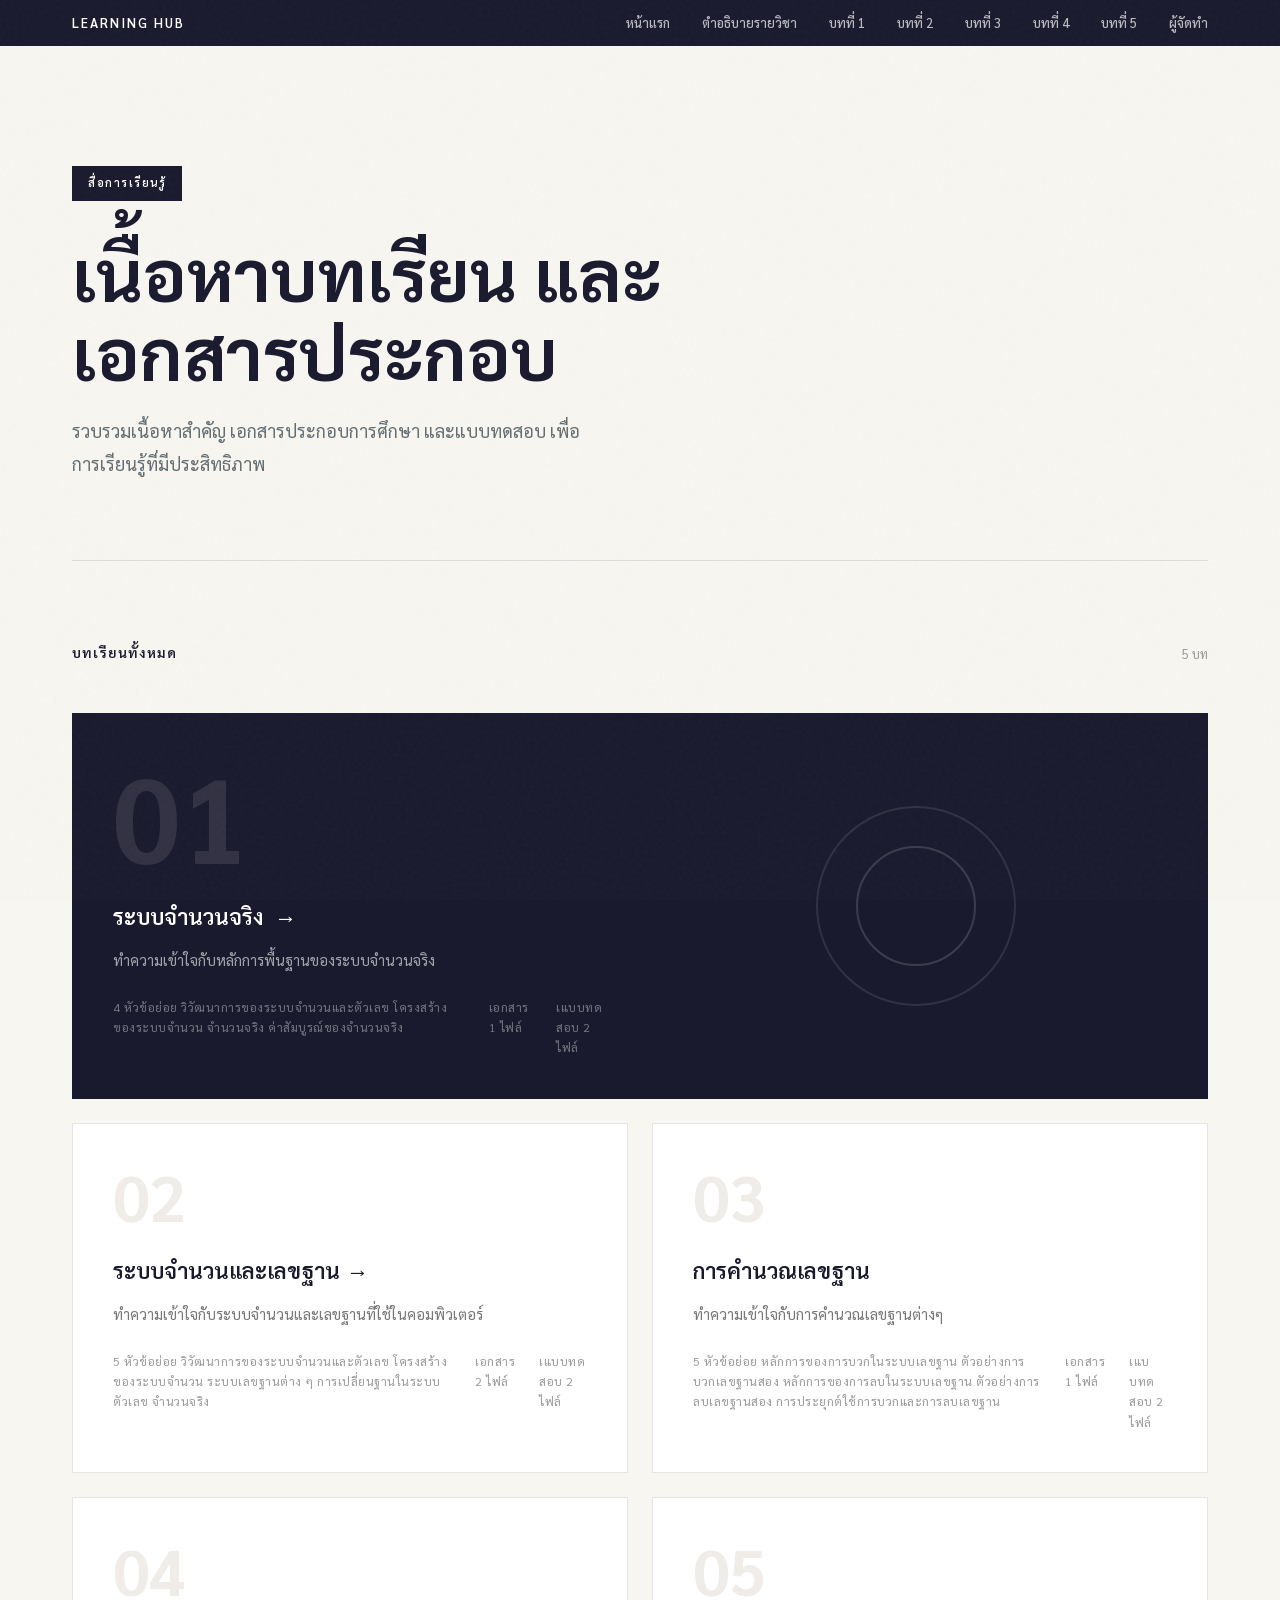
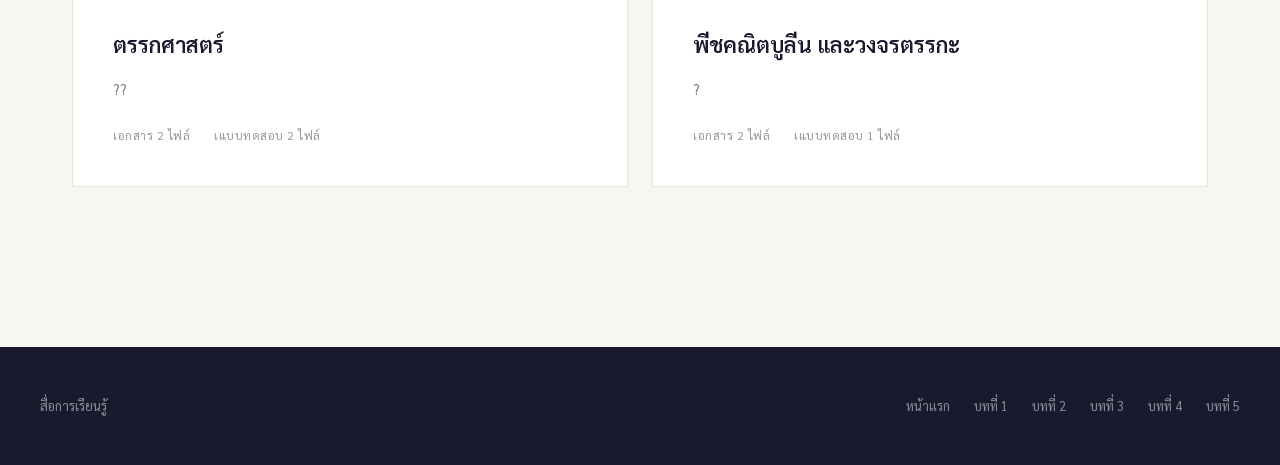
==== index.html @ 9826f84a "Add files via upload" ====
<!DOCTYPE html>
<html lang="th">

<head>
    <meta charset="UTF-8">
    <meta name="viewport" content="width=device-width, initial-scale=1.0">
    <title>สื่อการเรียนรู้</title>
    <style>
        @import url('https://fonts.googleapis.com/css2?family=Sarabun:wght@300;400;500;600;700&display=swap');

        * {
            margin: 0;
            padding: 0;
            box-sizing: border-box;
        }

        body {
            font-family: 'Sarabun', sans-serif;
            background: #f8f6f1;
            color: #2d3436;
            line-height: 1.7;
            min-height: 100vh;
        }

        .grain {
            position: fixed;
            top: 0;
            left: 0;
            width: 100%;
            height: 100%;
            pointer-events: none;
            opacity: 0.03;
            background-image: url("data:image/svg+xml,%3Csvg viewBox='0 0 256 256' xmlns='http://www.w3.org/2000/svg'%3E%3Cfilter id='noise'%3E%3CfeTurbulence type='fractalNoise' baseFrequency='0.9' numOctaves='4' stitchTiles='stitch'/%3E%3C/filter%3E%3Crect width='100%25' height='100%25' filter='url(%23noise)'/%3E%3C/svg%3E");
            z-index: 1000;
        }

        .topbar {
            background: #1a1a2e;
            padding: 12px 0;
        }

        .topbar-inner {
            max-width: 1200px;
            margin: 0 auto;
            padding: 0 32px;
            display: flex;
            justify-content: space-between;
            align-items: center;
        }

        .logo {
            font-size: 13px;
            font-weight: 600;
            color: #fff;
            letter-spacing: 2px;
            text-transform: uppercase;
        }

        .topbar-nav {
            display: flex;
            gap: 32px;
        }

        .topbar-nav a {
            color: rgba(255, 255, 255, 0.7);
            text-decoration: none;
            font-size: 13px;
            font-weight: 500;
            transition: color 0.2s;
        }

        .topbar-nav a:hover {
            color: #fff;
        }

        .hero {
            padding: 120px 32px 80px;
            max-width: 1200px;
            margin: 0 auto;
        }

        .hero-label {
            display: inline-block;
            background: #1a1a2e;
            color: #fff;
            font-size: 11px;
            font-weight: 600;
            letter-spacing: 1.5px;
            text-transform: uppercase;
            padding: 8px 16px;
            margin-bottom: 32px;
        }

        .hero h1 {
            font-size: clamp(42px, 6vw, 72px);
            font-weight: 700;
            color: #1a1a2e;
            line-height: 1.1;
            margin-bottom: 24px;
            max-width: 700px;
        }

        .hero p {
            font-size: 18px;
            color: #636e72;
            max-width: 520px;
            line-height: 1.8;
        }

        .divider {
            max-width: 1200px;
            margin: 0 auto;
            padding: 0 32px;
        }

        .divider-line {
            height: 1px;
            background: #ddd;
        }

        .chapters-section {
            max-width: 1200px;
            margin: 0 auto;
            padding: 80px 32px;
        }

        .section-header {
            display: flex;
            justify-content: space-between;
            align-items: flex-end;
            margin-bottom: 48px;
        }

        .section-title {
            font-size: 14px;
            font-weight: 600;
            color: #1a1a2e;
            letter-spacing: 1px;
            text-transform: uppercase;
        }

        .section-count {
            font-size: 13px;
            color: #999;
        }

        .chapters-grid {
            display: grid;
            grid-template-columns: repeat(2, 1fr);
            gap: 24px;
        }

        .chapter-card {
            background: #fff;
            border: 1px solid #e5e5e5;
            padding: 40px;
            text-decoration: none;
            color: inherit;
            position: relative;
            transition: all 0.3s ease;
            display: block;
        }

        .chapter-card::before {
            content: '';
            position: absolute;
            top: 0;
            left: 0;
            width: 4px;
            height: 100%;
            background: #1a1a2e;
            transform: scaleY(0);
            transition: transform 0.3s ease;
        }

        .chapter-card:hover {
            border-color: #1a1a2e;
            transform: translateY(-4px);
            box-shadow: 0 20px 40px rgba(0, 0, 0, 0.08);
        }

        .chapter-card:hover::before {
            transform: scaleY(1);
        }

        .chapter-num {
            font-size: 64px;
            font-weight: 700;
            color: #f0ede8;
            line-height: 1;
            margin-bottom: 24px;
        }

        .chapter-card:hover .chapter-num {
            color: #e8e4dc;
        }

        .chapter-title {
            font-size: 22px;
            font-weight: 600;
            color: #1a1a2e;
            margin-bottom: 12px;
        }

        .chapter-desc {
            font-size: 15px;
            color: #777;
            line-height: 1.7;
            margin-bottom: 24px;
        }

        .chapter-meta {
            display: flex;
            gap: 24px;
            font-size: 12px;
            color: #999;
            text-transform: uppercase;
            letter-spacing: 0.5px;
        }

        .chapter-card.featured {
            grid-column: span 2;
            display: grid;
            grid-template-columns: 1fr 1fr;
            gap: 48px;
            background: #1a1a2e;
            border-color: #1a1a2e;
        }

        .chapter-card.featured::before {
            display: none;
        }

        .chapter-card.featured .chapter-num {
            color: rgba(255, 255, 255, 0.1);
            font-size: 120px;
        }

        .chapter-card.featured .chapter-title {
            color: #fff;
        }

        .chapter-card.featured .chapter-desc {
            color: rgba(255, 255, 255, 0.6);
        }

        .chapter-card.featured .chapter-meta {
            color: rgba(255, 255, 255, 0.4);
        }

        .chapter-card.featured:hover {
            transform: translateY(-4px);
            box-shadow: 0 30px 60px rgba(26, 26, 46, 0.3);
        }

        .featured-visual {
            display: flex;
            align-items: center;
            justify-content: center;
        }

        .visual-pattern {
            width: 200px;
            height: 200px;
            border: 2px solid rgba(255, 255, 255, 0.1);
            border-radius: 50%;
            display: flex;
            align-items: center;
            justify-content: center;
        }

        .visual-pattern-inner {
            width: 120px;
            height: 120px;
            border: 2px solid rgba(255, 255, 255, 0.15);
            border-radius: 50%;
        }

        .arrow-icon {
            display: inline-block;
            margin-left: 8px;
            transition: transform 0.2s;
        }

        .chapter-card:hover .arrow-icon {
            transform: translateX(4px);
        }

        footer {
            background: #1a1a2e;
            padding: 48px 32px;
            margin-top: 80px;
        }

        .footer-inner {
            max-width: 1200px;
            margin: 0 auto;
            display: flex;
            justify-content: space-between;
            align-items: center;
        }

        .footer-text {
            color: rgba(255, 255, 255, 0.5);
            font-size: 13px;
        }

        .footer-links {
            display: flex;
            gap: 24px;
        }

        .footer-links a {
            color: rgba(255, 255, 255, 0.5);
            text-decoration: none;
            font-size: 13px;
            transition: color 0.2s;
        }

        .footer-links a:hover {
            color: #fff;
        }

        @media (max-width: 900px) {
            .chapters-grid {
                grid-template-columns: 1fr;
            }

            .chapter-card.featured {
                grid-column: span 1;
                grid-template-columns: 1fr;
            }

            .featured-visual {
                display: none;
            }
        }

        @media (max-width: 600px) {
            .hero {
                padding: 80px 24px 60px;
            }

            .chapters-section {
                padding: 60px 24px;
            }

            .chapter-card {
                padding: 32px;
            }

            .topbar-nav {
                display: none;
            }
        }
    </style>
</head>

<body>
    <div class="grain"></div>

    <div class="topbar">
        <div class="topbar-inner">
            <div class="logo">Learning Hub</div>
            <nav class="topbar-nav">
                <a href="index.html">หน้าแรก</a>
                <a href="chapter1.html">ตำอธิบายรายวิชา</a>
                <a href="chapter1.html">บทที่ 1</a>
                <a href="chapter2.html">บทที่ 2</a>
                <a href="chapter3.html">บทที่ 3</a>
                <a href="chapter4.html">บทที่ 4</a>
                <a href="chapter5.html">บทที่ 5</a>
                <a href="chapter1.html">ผู้จัดทำ</a>
            </nav>
        </div>
    </div>

    <section class="hero">
        <span class="hero-label">สื่อการเรียนรู้</span>
        <h1>เนื้อหาบทเรียน และเอกสารประกอบ</h1>
        <p>รวบรวมเนื้อหาสำคัญ เอกสารประกอบการศึกษา และแบบทดสอบ เพื่อการเรียนรู้ที่มีประสิทธิภาพ</p>
    </section>

    <div class="divider">
        <div class="divider-line"></div>
    </div>

    <section class="chapters-section">
        <div class="section-header">
            <h2 class="section-title">บทเรียนทั้งหมด</h2>
            <span class="section-count">5 บท</span>
        </div>

        <div class="chapters-grid">
            <a href="chapter1.html" class="chapter-card featured">
                <div>
                    <div class="chapter-num">01</div>
                    <h3 class="chapter-title">ระบบจำนวนจริง <span class="arrow-icon">→</span></h3>
                    <p class="chapter-desc">ทำความเข้าใจกับหลักการพื้นฐานของระบบจำนวนจริง</p>
                    <div class="chapter-meta">
                        <span>4 หัวข้อย่อย วิวัฒนาการของระบบจำนวนและตัวเลข โครงสร้างของระบบจำนวน จำนวนจริง
                            ค่าสัมบูรณ์ของจำนวนจริง</span>
                        <span>เอกสาร 1 ไฟล์</span><span>เแบบทดสอบ 2 ไฟล์</span>
                    </div>
                </div>
                <div class="featured-visual">
                    <div class="visual-pattern">
                        <div class="visual-pattern-inner"></div>
                    </div>
                </div>
            </a>

            <a href="chapter2.html" class="chapter-card">
                <div class="chapter-num">02</div>
                <h3 class="chapter-title">ระบบจำนวนและเลขฐาน<span class="arrow-icon">→</span></h3>
                <p class="chapter-desc">ทำความเข้าใจกับระบบจำนวนและเลขฐานที่ใช้ในคอมพิวเตอร์</p>
                <div class="chapter-meta">
                    <span>5 หัวข้อย่อย วิวัฒนาการของระบบจำนวนและตัวเลข โครงสร้างของระบบจำนวน ระบบเลขฐานต่าง ๆ
                        การเปลี่ยนฐานในระบบตัวเลข จำนวนจริง</span>
                    <span>เอกสาร 2 ไฟล์</span><span>เแบบทดสอบ 2 ไฟล์</span>
                </div>
            </a>

            <a href="chapter3.html" class="chapter-card">
                <div class="chapter-num">03</div>
                <h3 class="chapter-title">การคำนวณเลขฐาน</h3>
                <p class="chapter-desc">ทำความเข้าใจกับการคำนวณเลขฐานต่างๆ</p>
                <div class="chapter-meta">
                    <span>5 หัวข้อย่อย หลักการของการบวกในระบบเลขฐาน ตัวอย่างการบวกเลขฐานสอง หลักการของการลบในระบบเลขฐาน
                        ตัวอย่างการลบเลขฐานสอง การประยุกต์ใช้การบวกและการลบเลขฐาน</span>
                    <span>เอกสาร 1 ไฟล์</span><span>เแบบทดสอบ 2 ไฟล์</span>
                </div>
            </a>

            <a href="chapter4.html" class="chapter-card">
                <div class="chapter-num">04</div>
                <h3 class="chapter-title">ตรรกศาสตร์</h3>
                <p class="chapter-desc">??</p>
                <div class="chapter-meta">
                    <span>เอกสาร 2 ไฟล์</span><span>เแบบทดสอบ 2 ไฟล์</span>
                </div>
            </a>

            <a href="chapter5.html" class="chapter-card">
                <div class="chapter-num">05</div>
                <h3 class="chapter-title">พีชคณิตบูลีน และวงจรตรรกะ</h3>
                <p class="chapter-desc">?</p>
                <div class="chapter-meta">
                    <span>เอกสาร 2 ไฟล์</span><span>เแบบทดสอบ 1 ไฟล์</span>
                </div>
            </a>

        </div>
    </section>

    <footer>
        <div class="footer-inner">
            <span class="footer-text">สื่อการเรียนรู้</span>
            <div class="footer-links">
                <a href="index.html">หน้าแรก</a>
                <a href="chapter1.html">บทที่ 1</a>
                <a href="chapter2.html">บทที่ 2</a>
                <a href="chapter3.html">บทที่ 3</a>
                <a href="chapter4.html">บทที่ 4</a>
                <a href="chapter5.html">บทที่ 5</a>
            </div>
        </div>
    </footer>
</body>

</html>
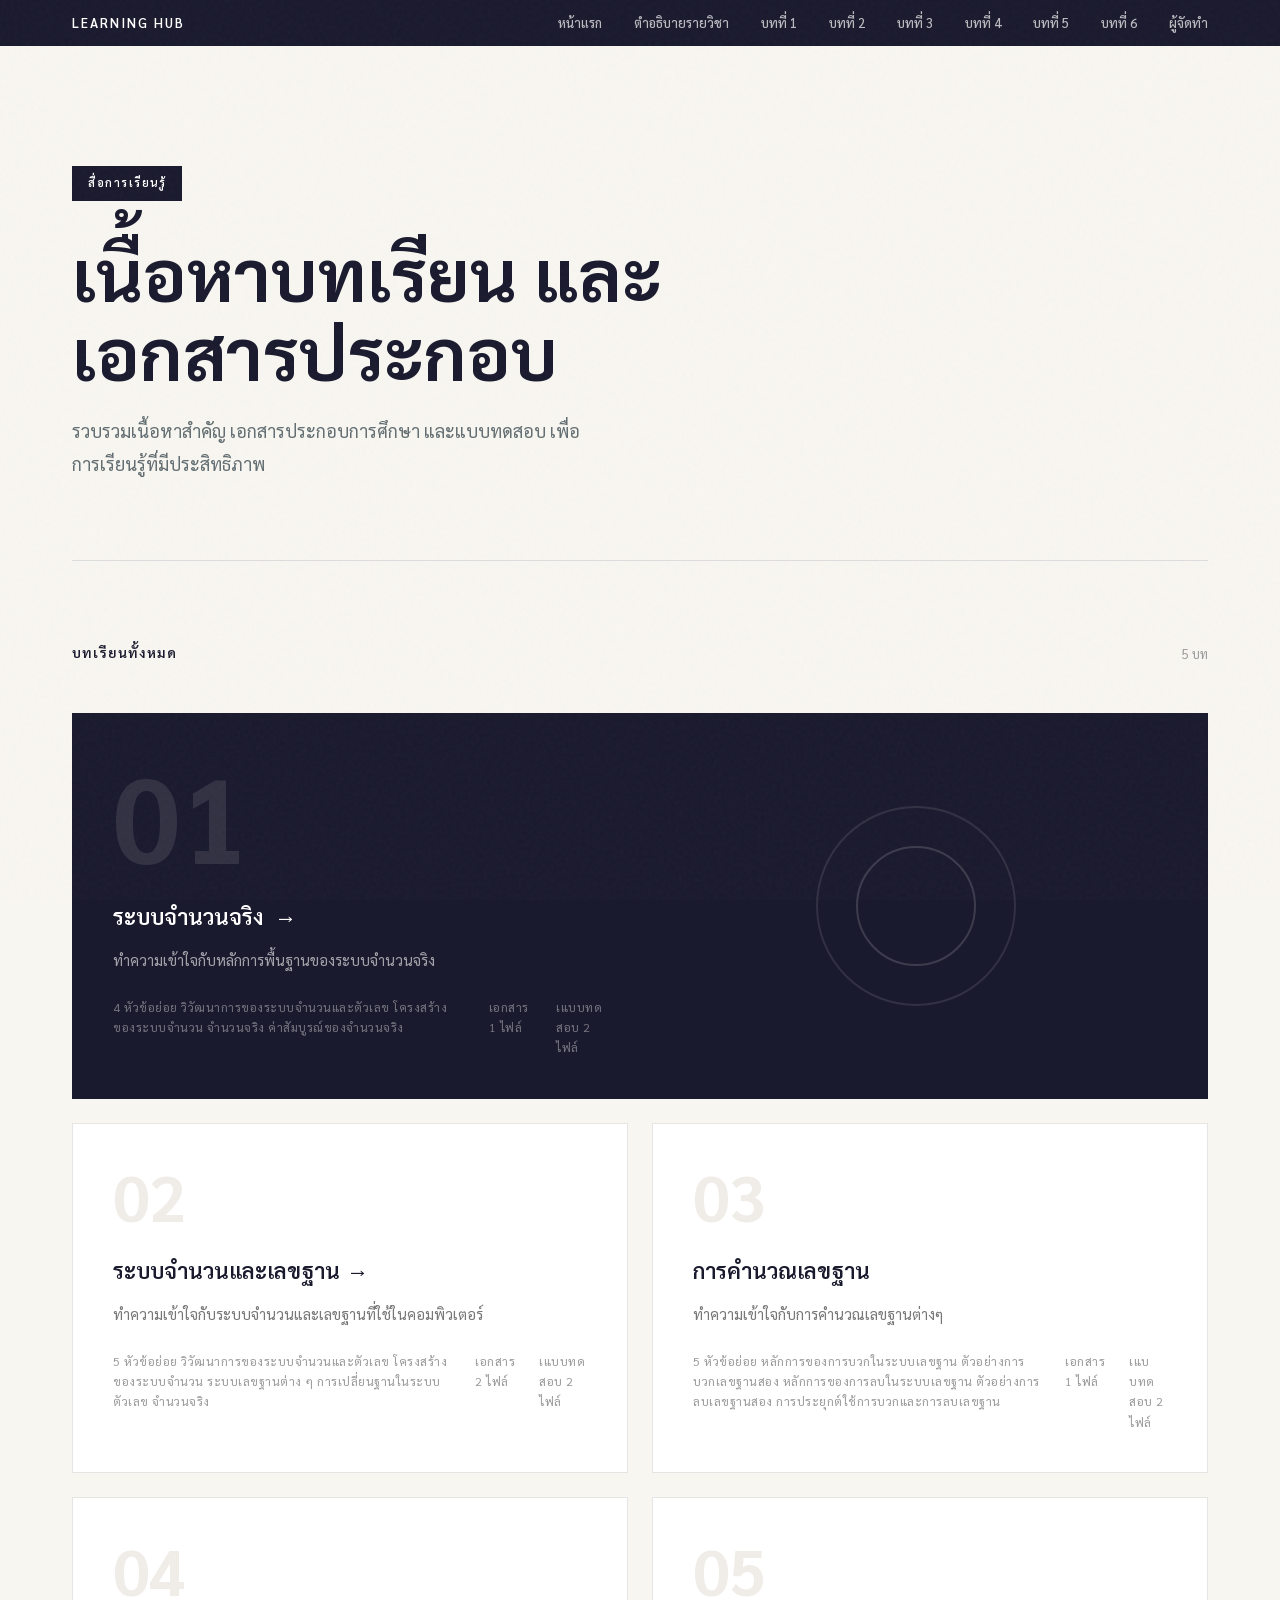
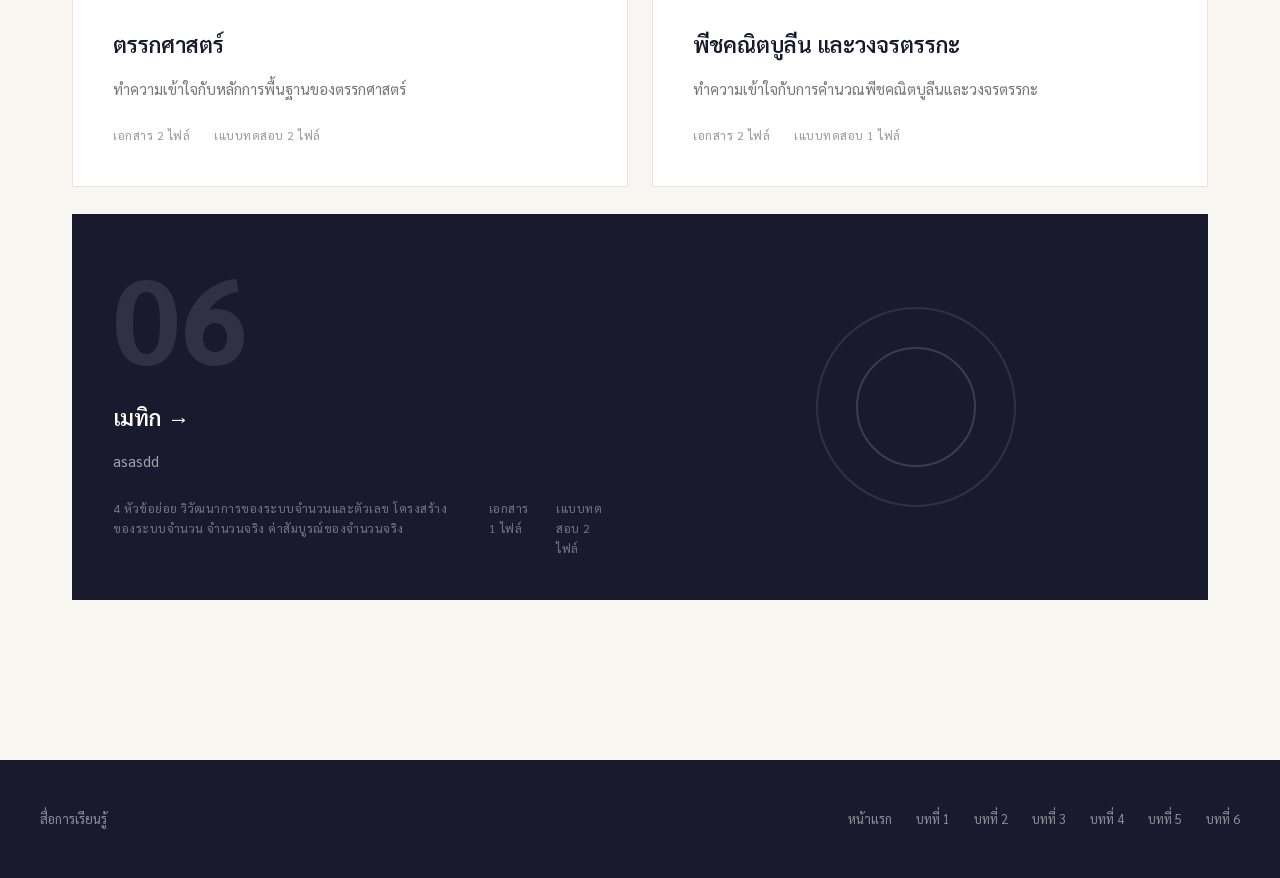
==== commit 54a3555d: "Update index.html" ====
--- a/index.html
+++ b/index.html
@@ -364,13 +364,14 @@
             <div class="logo">Learning Hub</div>
             <nav class="topbar-nav">
                 <a href="index.html">หน้าแรก</a>
-                <a href="chapter1.html">ตำอธิบายรายวิชา</a>
+                <a href="chapter8.html">ตำอธิบายรายวิชา</a>
                 <a href="chapter1.html">บทที่ 1</a>
                 <a href="chapter2.html">บทที่ 2</a>
                 <a href="chapter3.html">บทที่ 3</a>
                 <a href="chapter4.html">บทที่ 4</a>
                 <a href="chapter5.html">บทที่ 5</a>
-                <a href="chapter1.html">ผู้จัดทำ</a>
+                <a href="chapter6.html">บทที่ 6</a>
+                <a href="chapter7.html">ผู้จัดทำ</a>
             </nav>
         </div>
     </div>
@@ -435,7 +436,7 @@
             <a href="chapter4.html" class="chapter-card">
                 <div class="chapter-num">04</div>
                 <h3 class="chapter-title">ตรรกศาสตร์</h3>
-                <p class="chapter-desc">??</p>
+                <p class="chapter-desc">ทำความเข้าใจกับหลักการพื้นฐานของตรรกศาสตร์</p>
                 <div class="chapter-meta">
                     <span>เอกสาร 2 ไฟล์</span><span>เแบบทดสอบ 2 ไฟล์</span>
                 </div>
@@ -444,9 +445,29 @@
             <a href="chapter5.html" class="chapter-card">
                 <div class="chapter-num">05</div>
                 <h3 class="chapter-title">พีชคณิตบูลีน และวงจรตรรกะ</h3>
-                <p class="chapter-desc">?</p>
+                <p class="chapter-desc">ทำความเข้าใจกับการคำนวณพีชคณิตบูลีนและวงจรตรรกะ</p>
                 <div class="chapter-meta">
                     <span>เอกสาร 2 ไฟล์</span><span>เแบบทดสอบ 1 ไฟล์</span>
+                </div>
+            </a>
+        </div>
+        <br>
+        <div class="chapters-grid">
+            <a href="chapter6.html" class="chapter-card featured">
+                <div>
+                    <div class="chapter-num">06</div>
+                    <h3 class="chapter-title">เมทิก<span class="arrow-icon">→</span></h3>
+                    <p class="chapter-desc">asasdd</p>
+                    <div class="chapter-meta">
+                        <span>4 หัวข้อย่อย วิวัฒนาการของระบบจำนวนและตัวเลข โครงสร้างของระบบจำนวน จำนวนจริง
+                            ค่าสัมบูรณ์ของจำนวนจริง</span>
+                        <span>เอกสาร 1 ไฟล์</span><span>เแบบทดสอบ 2 ไฟล์</span>
+                    </div>
+                </div>
+                <div class="featured-visual">
+                    <div class="visual-pattern">
+                        <div class="visual-pattern-inner"></div>
+                    </div>
                 </div>
             </a>
 
@@ -463,9 +484,10 @@
                 <a href="chapter3.html">บทที่ 3</a>
                 <a href="chapter4.html">บทที่ 4</a>
                 <a href="chapter5.html">บทที่ 5</a>
+                <a href="chapter6.html">บทที่ 6</a>
             </div>
         </div>
     </footer>
 </body>
 
-</html>+</html>
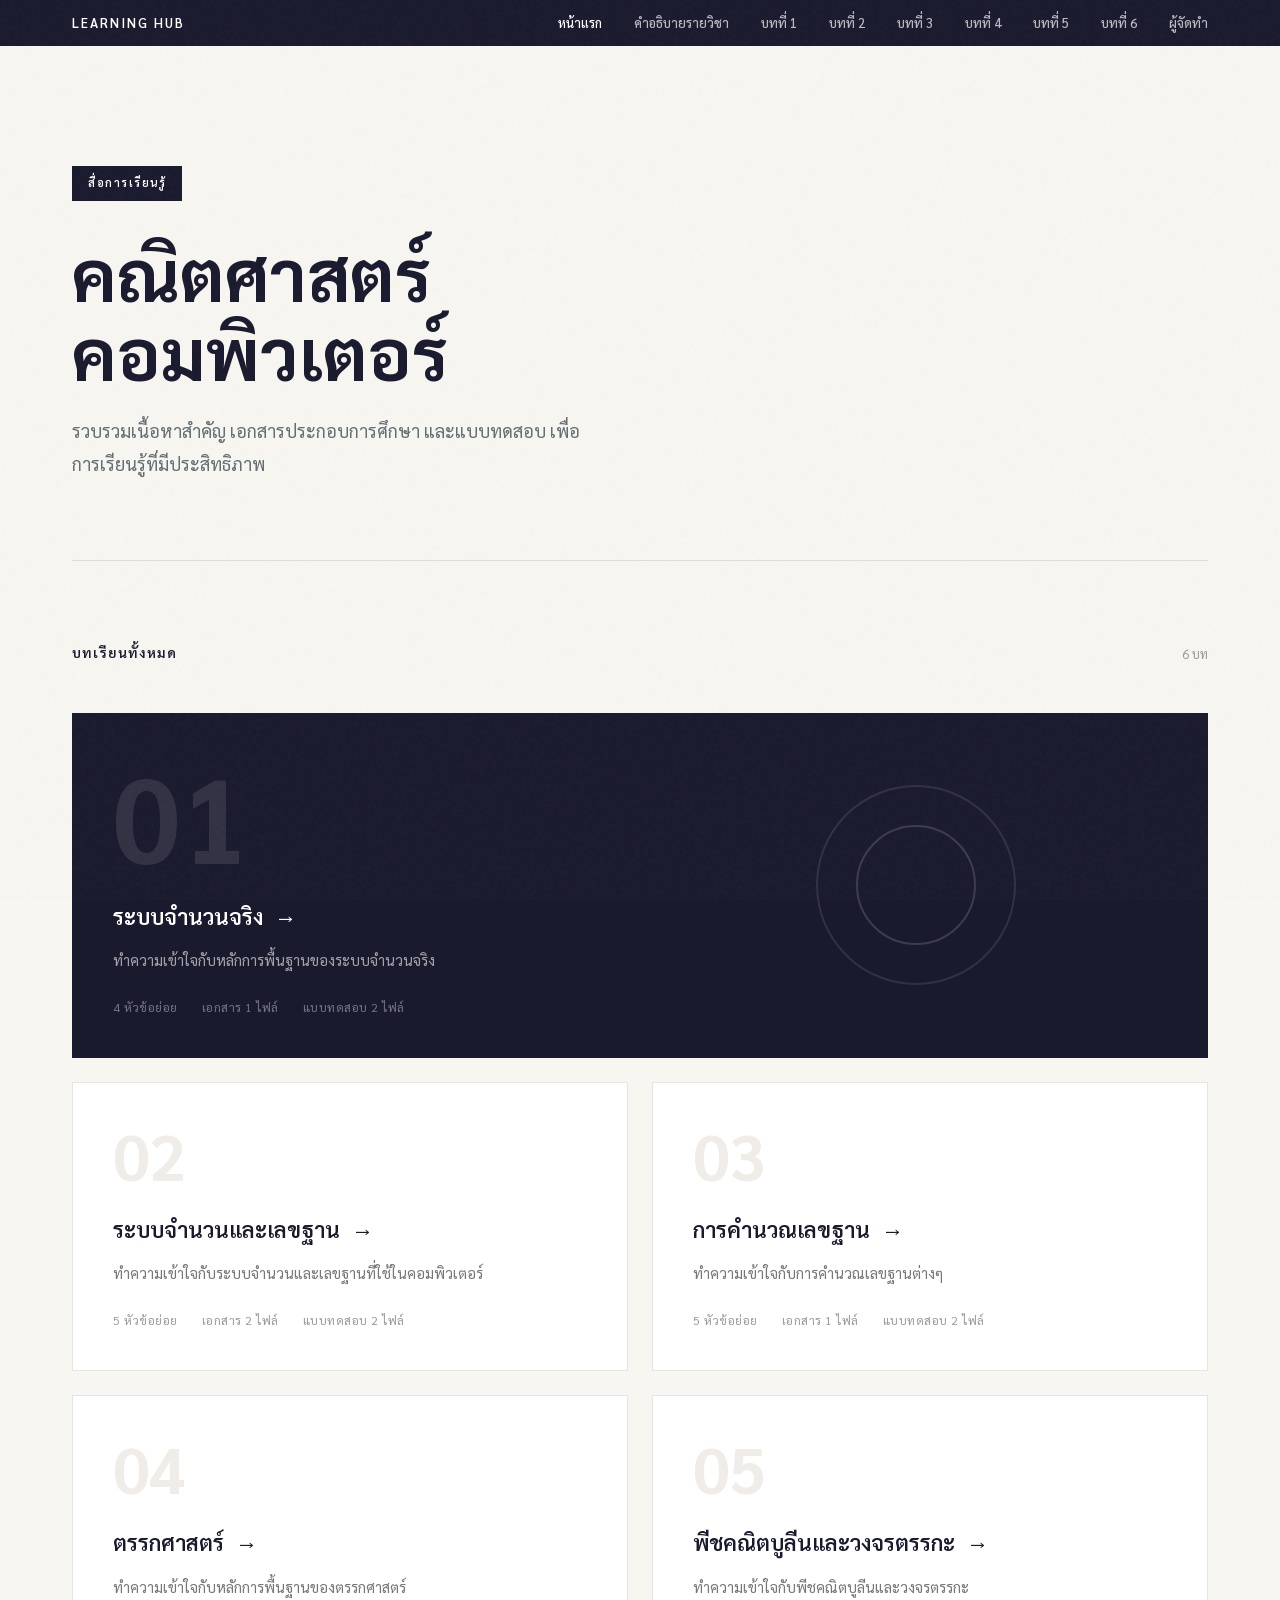
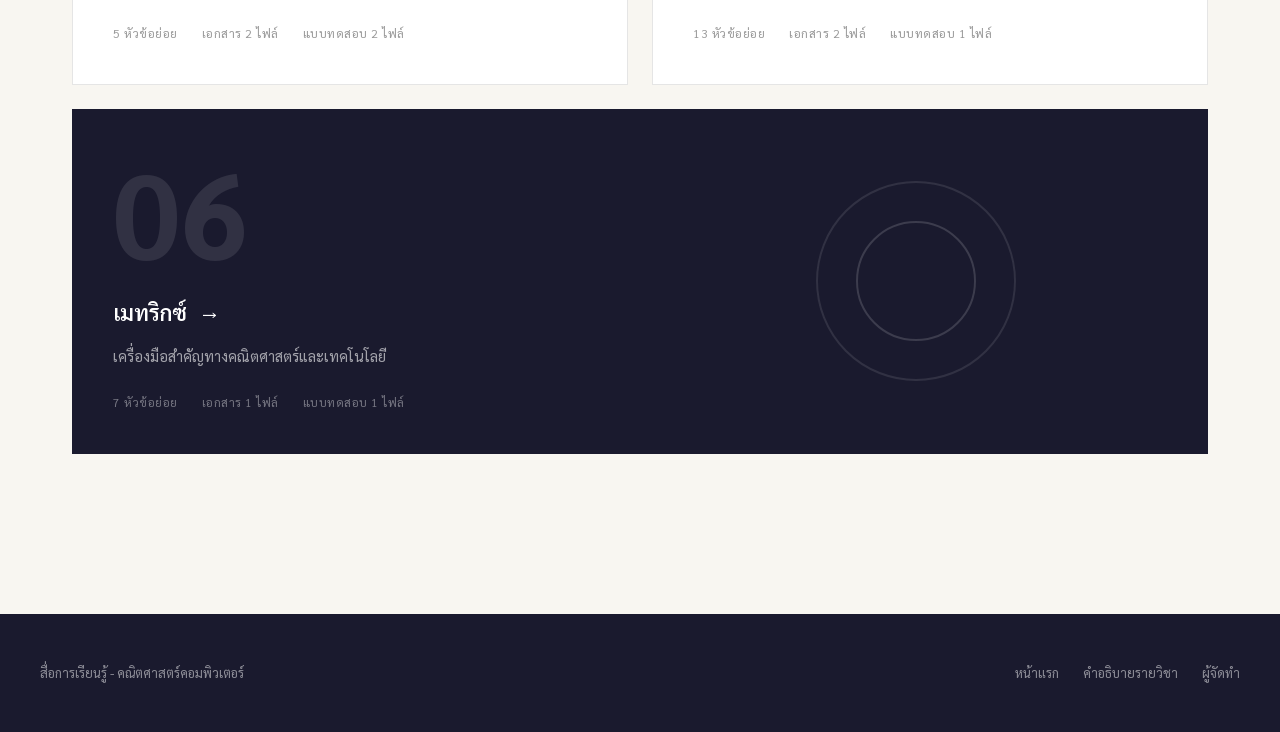
==== commit 423b975c: "Add files via upload" ====
--- a/index.html
+++ b/index.html
@@ -1,370 +1,20 @@
 <!DOCTYPE html>
 <html lang="th">
-
 <head>
     <meta charset="UTF-8">
     <meta name="viewport" content="width=device-width, initial-scale=1.0">
-    <title>สื่อการเรียนรู้</title>
-    <style>
-        @import url('https://fonts.googleapis.com/css2?family=Sarabun:wght@300;400;500;600;700&display=swap');
-
-        * {
-            margin: 0;
-            padding: 0;
-            box-sizing: border-box;
-        }
-
-        body {
-            font-family: 'Sarabun', sans-serif;
-            background: #f8f6f1;
-            color: #2d3436;
-            line-height: 1.7;
-            min-height: 100vh;
-        }
-
-        .grain {
-            position: fixed;
-            top: 0;
-            left: 0;
-            width: 100%;
-            height: 100%;
-            pointer-events: none;
-            opacity: 0.03;
-            background-image: url("data:image/svg+xml,%3Csvg viewBox='0 0 256 256' xmlns='http://www.w3.org/2000/svg'%3E%3Cfilter id='noise'%3E%3CfeTurbulence type='fractalNoise' baseFrequency='0.9' numOctaves='4' stitchTiles='stitch'/%3E%3C/filter%3E%3Crect width='100%25' height='100%25' filter='url(%23noise)'/%3E%3C/svg%3E");
-            z-index: 1000;
-        }
-
-        .topbar {
-            background: #1a1a2e;
-            padding: 12px 0;
-        }
-
-        .topbar-inner {
-            max-width: 1200px;
-            margin: 0 auto;
-            padding: 0 32px;
-            display: flex;
-            justify-content: space-between;
-            align-items: center;
-        }
-
-        .logo {
-            font-size: 13px;
-            font-weight: 600;
-            color: #fff;
-            letter-spacing: 2px;
-            text-transform: uppercase;
-        }
-
-        .topbar-nav {
-            display: flex;
-            gap: 32px;
-        }
-
-        .topbar-nav a {
-            color: rgba(255, 255, 255, 0.7);
-            text-decoration: none;
-            font-size: 13px;
-            font-weight: 500;
-            transition: color 0.2s;
-        }
-
-        .topbar-nav a:hover {
-            color: #fff;
-        }
-
-        .hero {
-            padding: 120px 32px 80px;
-            max-width: 1200px;
-            margin: 0 auto;
-        }
-
-        .hero-label {
-            display: inline-block;
-            background: #1a1a2e;
-            color: #fff;
-            font-size: 11px;
-            font-weight: 600;
-            letter-spacing: 1.5px;
-            text-transform: uppercase;
-            padding: 8px 16px;
-            margin-bottom: 32px;
-        }
-
-        .hero h1 {
-            font-size: clamp(42px, 6vw, 72px);
-            font-weight: 700;
-            color: #1a1a2e;
-            line-height: 1.1;
-            margin-bottom: 24px;
-            max-width: 700px;
-        }
-
-        .hero p {
-            font-size: 18px;
-            color: #636e72;
-            max-width: 520px;
-            line-height: 1.8;
-        }
-
-        .divider {
-            max-width: 1200px;
-            margin: 0 auto;
-            padding: 0 32px;
-        }
-
-        .divider-line {
-            height: 1px;
-            background: #ddd;
-        }
-
-        .chapters-section {
-            max-width: 1200px;
-            margin: 0 auto;
-            padding: 80px 32px;
-        }
-
-        .section-header {
-            display: flex;
-            justify-content: space-between;
-            align-items: flex-end;
-            margin-bottom: 48px;
-        }
-
-        .section-title {
-            font-size: 14px;
-            font-weight: 600;
-            color: #1a1a2e;
-            letter-spacing: 1px;
-            text-transform: uppercase;
-        }
-
-        .section-count {
-            font-size: 13px;
-            color: #999;
-        }
-
-        .chapters-grid {
-            display: grid;
-            grid-template-columns: repeat(2, 1fr);
-            gap: 24px;
-        }
-
-        .chapter-card {
-            background: #fff;
-            border: 1px solid #e5e5e5;
-            padding: 40px;
-            text-decoration: none;
-            color: inherit;
-            position: relative;
-            transition: all 0.3s ease;
-            display: block;
-        }
-
-        .chapter-card::before {
-            content: '';
-            position: absolute;
-            top: 0;
-            left: 0;
-            width: 4px;
-            height: 100%;
-            background: #1a1a2e;
-            transform: scaleY(0);
-            transition: transform 0.3s ease;
-        }
-
-        .chapter-card:hover {
-            border-color: #1a1a2e;
-            transform: translateY(-4px);
-            box-shadow: 0 20px 40px rgba(0, 0, 0, 0.08);
-        }
-
-        .chapter-card:hover::before {
-            transform: scaleY(1);
-        }
-
-        .chapter-num {
-            font-size: 64px;
-            font-weight: 700;
-            color: #f0ede8;
-            line-height: 1;
-            margin-bottom: 24px;
-        }
-
-        .chapter-card:hover .chapter-num {
-            color: #e8e4dc;
-        }
-
-        .chapter-title {
-            font-size: 22px;
-            font-weight: 600;
-            color: #1a1a2e;
-            margin-bottom: 12px;
-        }
-
-        .chapter-desc {
-            font-size: 15px;
-            color: #777;
-            line-height: 1.7;
-            margin-bottom: 24px;
-        }
-
-        .chapter-meta {
-            display: flex;
-            gap: 24px;
-            font-size: 12px;
-            color: #999;
-            text-transform: uppercase;
-            letter-spacing: 0.5px;
-        }
-
-        .chapter-card.featured {
-            grid-column: span 2;
-            display: grid;
-            grid-template-columns: 1fr 1fr;
-            gap: 48px;
-            background: #1a1a2e;
-            border-color: #1a1a2e;
-        }
-
-        .chapter-card.featured::before {
-            display: none;
-        }
-
-        .chapter-card.featured .chapter-num {
-            color: rgba(255, 255, 255, 0.1);
-            font-size: 120px;
-        }
-
-        .chapter-card.featured .chapter-title {
-            color: #fff;
-        }
-
-        .chapter-card.featured .chapter-desc {
-            color: rgba(255, 255, 255, 0.6);
-        }
-
-        .chapter-card.featured .chapter-meta {
-            color: rgba(255, 255, 255, 0.4);
-        }
-
-        .chapter-card.featured:hover {
-            transform: translateY(-4px);
-            box-shadow: 0 30px 60px rgba(26, 26, 46, 0.3);
-        }
-
-        .featured-visual {
-            display: flex;
-            align-items: center;
-            justify-content: center;
-        }
-
-        .visual-pattern {
-            width: 200px;
-            height: 200px;
-            border: 2px solid rgba(255, 255, 255, 0.1);
-            border-radius: 50%;
-            display: flex;
-            align-items: center;
-            justify-content: center;
-        }
-
-        .visual-pattern-inner {
-            width: 120px;
-            height: 120px;
-            border: 2px solid rgba(255, 255, 255, 0.15);
-            border-radius: 50%;
-        }
-
-        .arrow-icon {
-            display: inline-block;
-            margin-left: 8px;
-            transition: transform 0.2s;
-        }
-
-        .chapter-card:hover .arrow-icon {
-            transform: translateX(4px);
-        }
-
-        footer {
-            background: #1a1a2e;
-            padding: 48px 32px;
-            margin-top: 80px;
-        }
-
-        .footer-inner {
-            max-width: 1200px;
-            margin: 0 auto;
-            display: flex;
-            justify-content: space-between;
-            align-items: center;
-        }
-
-        .footer-text {
-            color: rgba(255, 255, 255, 0.5);
-            font-size: 13px;
-        }
-
-        .footer-links {
-            display: flex;
-            gap: 24px;
-        }
-
-        .footer-links a {
-            color: rgba(255, 255, 255, 0.5);
-            text-decoration: none;
-            font-size: 13px;
-            transition: color 0.2s;
-        }
-
-        .footer-links a:hover {
-            color: #fff;
-        }
-
-        @media (max-width: 900px) {
-            .chapters-grid {
-                grid-template-columns: 1fr;
-            }
-
-            .chapter-card.featured {
-                grid-column: span 1;
-                grid-template-columns: 1fr;
-            }
-
-            .featured-visual {
-                display: none;
-            }
-        }
-
-        @media (max-width: 600px) {
-            .hero {
-                padding: 80px 24px 60px;
-            }
-
-            .chapters-section {
-                padding: 60px 24px;
-            }
-
-            .chapter-card {
-                padding: 32px;
-            }
-
-            .topbar-nav {
-                display: none;
-            }
-        }
-    </style>
+    <title>สื่อการเรียนรู้ - คณิตศาสตร์คอมพิวเตอร์</title>
+    <link rel="stylesheet" href="style.css">
 </head>
-
 <body>
     <div class="grain"></div>
 
     <div class="topbar">
         <div class="topbar-inner">
-            <div class="logo">Learning Hub</div>
+            <a href="index.html" class="logo">Learning Hub</a>
             <nav class="topbar-nav">
-                <a href="index.html">หน้าแรก</a>
-                <a href="chapter8.html">ตำอธิบายรายวิชา</a>
+                <a href="index.html" class="active">หน้าแรก</a>
+                <a href="chapter8.html">คำอธิบายรายวิชา</a>
                 <a href="chapter1.html">บทที่ 1</a>
                 <a href="chapter2.html">บทที่ 2</a>
                 <a href="chapter3.html">บทที่ 3</a>
@@ -378,7 +28,7 @@
 
     <section class="hero">
         <span class="hero-label">สื่อการเรียนรู้</span>
-        <h1>เนื้อหาบทเรียน และเอกสารประกอบ</h1>
+        <h1>คณิตศาสตร์คอมพิวเตอร์</h1>
         <p>รวบรวมเนื้อหาสำคัญ เอกสารประกอบการศึกษา และแบบทดสอบ เพื่อการเรียนรู้ที่มีประสิทธิภาพ</p>
     </section>
 
@@ -389,7 +39,7 @@
     <section class="chapters-section">
         <div class="section-header">
             <h2 class="section-title">บทเรียนทั้งหมด</h2>
-            <span class="section-count">5 บท</span>
+            <span class="section-count">6 บท</span>
         </div>
 
         <div class="chapters-grid">
@@ -399,9 +49,9 @@
                     <h3 class="chapter-title">ระบบจำนวนจริง <span class="arrow-icon">→</span></h3>
                     <p class="chapter-desc">ทำความเข้าใจกับหลักการพื้นฐานของระบบจำนวนจริง</p>
                     <div class="chapter-meta">
-                        <span>4 หัวข้อย่อย วิวัฒนาการของระบบจำนวนและตัวเลข โครงสร้างของระบบจำนวน จำนวนจริง
-                            ค่าสัมบูรณ์ของจำนวนจริง</span>
-                        <span>เอกสาร 1 ไฟล์</span><span>เแบบทดสอบ 2 ไฟล์</span>
+                        <span>4 หัวข้อย่อย</span>
+                        <span>เอกสาร 1 ไฟล์</span>
+                        <span>แบบทดสอบ 2 ไฟล์</span>
                     </div>
                 </div>
                 <div class="featured-visual">
@@ -413,55 +63,57 @@
 
             <a href="chapter2.html" class="chapter-card">
                 <div class="chapter-num">02</div>
-                <h3 class="chapter-title">ระบบจำนวนและเลขฐาน<span class="arrow-icon">→</span></h3>
+                <h3 class="chapter-title">ระบบจำนวนและเลขฐาน <span class="arrow-icon">→</span></h3>
                 <p class="chapter-desc">ทำความเข้าใจกับระบบจำนวนและเลขฐานที่ใช้ในคอมพิวเตอร์</p>
                 <div class="chapter-meta">
-                    <span>5 หัวข้อย่อย วิวัฒนาการของระบบจำนวนและตัวเลข โครงสร้างของระบบจำนวน ระบบเลขฐานต่าง ๆ
-                        การเปลี่ยนฐานในระบบตัวเลข จำนวนจริง</span>
-                    <span>เอกสาร 2 ไฟล์</span><span>เแบบทดสอบ 2 ไฟล์</span>
+                    <span>5 หัวข้อย่อย</span>
+                    <span>เอกสาร 2 ไฟล์</span>
+                    <span>แบบทดสอบ 2 ไฟล์</span>
                 </div>
             </a>
 
             <a href="chapter3.html" class="chapter-card">
                 <div class="chapter-num">03</div>
-                <h3 class="chapter-title">การคำนวณเลขฐาน</h3>
+                <h3 class="chapter-title">การคำนวณเลขฐาน <span class="arrow-icon">→</span></h3>
                 <p class="chapter-desc">ทำความเข้าใจกับการคำนวณเลขฐานต่างๆ</p>
                 <div class="chapter-meta">
-                    <span>5 หัวข้อย่อย หลักการของการบวกในระบบเลขฐาน ตัวอย่างการบวกเลขฐานสอง หลักการของการลบในระบบเลขฐาน
-                        ตัวอย่างการลบเลขฐานสอง การประยุกต์ใช้การบวกและการลบเลขฐาน</span>
-                    <span>เอกสาร 1 ไฟล์</span><span>เแบบทดสอบ 2 ไฟล์</span>
+                    <span>5 หัวข้อย่อย</span>
+                    <span>เอกสาร 1 ไฟล์</span>
+                    <span>แบบทดสอบ 2 ไฟล์</span>
                 </div>
             </a>
 
             <a href="chapter4.html" class="chapter-card">
                 <div class="chapter-num">04</div>
-                <h3 class="chapter-title">ตรรกศาสตร์</h3>
+                <h3 class="chapter-title">ตรรกศาสตร์ <span class="arrow-icon">→</span></h3>
                 <p class="chapter-desc">ทำความเข้าใจกับหลักการพื้นฐานของตรรกศาสตร์</p>
                 <div class="chapter-meta">
-                    <span>เอกสาร 2 ไฟล์</span><span>เแบบทดสอบ 2 ไฟล์</span>
+                    <span>5 หัวข้อย่อย</span>
+                    <span>เอกสาร 2 ไฟล์</span>
+                    <span>แบบทดสอบ 2 ไฟล์</span>
                 </div>
             </a>
 
             <a href="chapter5.html" class="chapter-card">
                 <div class="chapter-num">05</div>
-                <h3 class="chapter-title">พีชคณิตบูลีน และวงจรตรรกะ</h3>
-                <p class="chapter-desc">ทำความเข้าใจกับการคำนวณพีชคณิตบูลีนและวงจรตรรกะ</p>
+                <h3 class="chapter-title">พีชคณิตบูลีนและวงจรตรรกะ <span class="arrow-icon">→</span></h3>
+                <p class="chapter-desc">ทำความเข้าใจกับพีชคณิตบูลีนและวงจรตรรกะ</p>
                 <div class="chapter-meta">
-                    <span>เอกสาร 2 ไฟล์</span><span>เแบบทดสอบ 1 ไฟล์</span>
+                    <span>13 หัวข้อย่อย</span>
+                    <span>เอกสาร 2 ไฟล์</span>
+                    <span>แบบทดสอบ 1 ไฟล์</span>
                 </div>
             </a>
-        </div>
-        <br>
-        <div class="chapters-grid">
+
             <a href="chapter6.html" class="chapter-card featured">
                 <div>
                     <div class="chapter-num">06</div>
-                    <h3 class="chapter-title">เมทิก<span class="arrow-icon">→</span></h3>
-                    <p class="chapter-desc">asasdd</p>
+                    <h3 class="chapter-title">เมทริกซ์ <span class="arrow-icon">→</span></h3>
+                    <p class="chapter-desc">เครื่องมือสำคัญทางคณิตศาสตร์และเทคโนโลยี</p>
                     <div class="chapter-meta">
-                        <span>4 หัวข้อย่อย วิวัฒนาการของระบบจำนวนและตัวเลข โครงสร้างของระบบจำนวน จำนวนจริง
-                            ค่าสัมบูรณ์ของจำนวนจริง</span>
-                        <span>เอกสาร 1 ไฟล์</span><span>เแบบทดสอบ 2 ไฟล์</span>
+                        <span>7 หัวข้อย่อย</span>
+                        <span>เอกสาร 1 ไฟล์</span>
+                        <span>แบบทดสอบ 1 ไฟล์</span>
                     </div>
                 </div>
                 <div class="featured-visual">
@@ -470,24 +122,18 @@
                     </div>
                 </div>
             </a>
-
         </div>
     </section>
 
     <footer>
         <div class="footer-inner">
-            <span class="footer-text">สื่อการเรียนรู้</span>
+            <span class="footer-text">สื่อการเรียนรู้ - คณิตศาสตร์คอมพิวเตอร์</span>
             <div class="footer-links">
                 <a href="index.html">หน้าแรก</a>
-                <a href="chapter1.html">บทที่ 1</a>
-                <a href="chapter2.html">บทที่ 2</a>
-                <a href="chapter3.html">บทที่ 3</a>
-                <a href="chapter4.html">บทที่ 4</a>
-                <a href="chapter5.html">บทที่ 5</a>
-                <a href="chapter6.html">บทที่ 6</a>
+                <a href="chapter8.html">คำอธิบายรายวิชา</a>
+                <a href="chapter7.html">ผู้จัดทำ</a>
             </div>
         </div>
     </footer>
 </body>
-
 </html>
--- a/style.css
+++ b/style.css
@@ -0,0 +1,1421 @@
+@import url('https://fonts.googleapis.com/css2?family=Sarabun:wght@300;400;500;600;700&display=swap');
+
+* {
+    margin: 0;
+    padding: 0;
+    box-sizing: border-box;
+}
+
+body {
+    font-family: 'Sarabun', sans-serif;
+    background: #f8f6f1;
+    color: #2d3436;
+    line-height: 1.7;
+    min-height: 100vh;
+}
+
+.grain {
+    position: fixed;
+    top: 0;
+    left: 0;
+    width: 100%;
+    height: 100%;
+    pointer-events: none;
+    opacity: 0.03;
+    background-image: url("data:image/svg+xml,%3Csvg viewBox='0 0 256 256' xmlns='http://www.w3.org/2000/svg'%3E%3Cfilter id='noise'%3E%3CfeTurbulence type='fractalNoise' baseFrequency='0.9' numOctaves='4' stitchTiles='stitch'/%3E%3C/filter%3E%3Crect width='100%25' height='100%25' filter='url(%23noise)'/%3E%3C/svg%3E");
+    z-index: 1000;
+}
+
+/* Topbar */
+.topbar {
+    background: #1a1a2e;
+    padding: 12px 0;
+}
+
+.topbar-inner {
+    max-width: 1200px;
+    margin: 0 auto;
+    padding: 0 32px;
+    display: flex;
+    justify-content: space-between;
+    align-items: center;
+}
+
+.logo {
+    font-size: 13px;
+    font-weight: 600;
+    color: #fff;
+    letter-spacing: 2px;
+    text-transform: uppercase;
+    text-decoration: none;
+}
+
+.topbar-nav {
+    display: flex;
+    gap: 32px;
+}
+
+.topbar-nav a {
+    color: rgba(255, 255, 255, 0.7);
+    text-decoration: none;
+    font-size: 13px;
+    font-weight: 500;
+    transition: color 0.2s;
+}
+
+.topbar-nav a:hover,
+.topbar-nav a.active {
+    color: #fff;
+}
+
+/* Hero Section (Index) */
+.hero {
+    padding: 120px 32px 80px;
+    max-width: 1200px;
+    margin: 0 auto;
+}
+
+.hero-label {
+    display: inline-block;
+    background: #1a1a2e;
+    color: #fff;
+    font-size: 11px;
+    font-weight: 600;
+    letter-spacing: 1.5px;
+    text-transform: uppercase;
+    padding: 8px 16px;
+    margin-bottom: 32px;
+}
+
+.hero h1 {
+    font-size: clamp(42px, 6vw, 72px);
+    font-weight: 700;
+    color: #1a1a2e;
+    line-height: 1.1;
+    margin-bottom: 24px;
+    max-width: 700px;
+}
+
+.hero p {
+    font-size: 18px;
+    color: #636e72;
+    max-width: 520px;
+    line-height: 1.8;
+}
+
+/* Divider */
+.divider {
+    max-width: 1200px;
+    margin: 0 auto;
+    padding: 0 32px;
+}
+
+.divider-line {
+    height: 1px;
+    background: #ddd;
+}
+
+/* Chapters Section */
+.chapters-section {
+    max-width: 1200px;
+    margin: 0 auto;
+    padding: 80px 32px;
+}
+
+.section-header {
+    display: flex;
+    justify-content: space-between;
+    align-items: flex-end;
+    margin-bottom: 48px;
+}
+
+.section-title {
+    font-size: 14px;
+    font-weight: 600;
+    color: #1a1a2e;
+    letter-spacing: 1px;
+    text-transform: uppercase;
+}
+
+.section-count {
+    font-size: 13px;
+    color: #999;
+}
+
+.chapters-grid {
+    display: grid;
+    grid-template-columns: repeat(2, 1fr);
+    gap: 24px;
+}
+
+.chapter-card {
+    background: #fff;
+    border: 1px solid #e5e5e5;
+    padding: 40px;
+    text-decoration: none;
+    color: inherit;
+    position: relative;
+    transition: all 0.3s ease;
+    display: block;
+}
+
+.chapter-card::before {
+    content: '';
+    position: absolute;
+    top: 0;
+    left: 0;
+    width: 4px;
+    height: 100%;
+    background: #1a1a2e;
+    transform: scaleY(0);
+    transition: transform 0.3s ease;
+}
+
+.chapter-card:hover {
+    border-color: #1a1a2e;
+    transform: translateY(-4px);
+    box-shadow: 0 20px 40px rgba(0, 0, 0, 0.08);
+}
+
+.chapter-card:hover::before {
+    transform: scaleY(1);
+}
+
+.chapter-num {
+    font-size: 64px;
+    font-weight: 700;
+    color: #f0ede8;
+    line-height: 1;
+    margin-bottom: 24px;
+}
+
+.chapter-card:hover .chapter-num {
+    color: #e8e4dc;
+}
+
+.chapter-title {
+    font-size: 22px;
+    font-weight: 600;
+    color: #1a1a2e;
+    margin-bottom: 12px;
+}
+
+.chapter-desc {
+    font-size: 15px;
+    color: #777;
+    line-height: 1.7;
+    margin-bottom: 24px;
+}
+
+.chapter-meta {
+    display: flex;
+    gap: 24px;
+    font-size: 12px;
+    color: #999;
+    text-transform: uppercase;
+    letter-spacing: 0.5px;
+    flex-wrap: wrap;
+}
+
+.chapter-card.featured {
+    grid-column: span 2;
+    display: grid;
+    grid-template-columns: 1fr 1fr;
+    gap: 48px;
+    background: #1a1a2e;
+    border-color: #1a1a2e;
+}
+
+.chapter-card.featured::before {
+    display: none;
+}
+
+.chapter-card.featured .chapter-num {
+    color: rgba(255, 255, 255, 0.1);
+    font-size: 120px;
+}
+
+.chapter-card.featured .chapter-title {
+    color: #fff;
+}
+
+.chapter-card.featured .chapter-desc {
+    color: rgba(255, 255, 255, 0.6);
+}
+
+.chapter-card.featured .chapter-meta {
+    color: rgba(255, 255, 255, 0.4);
+}
+
+.chapter-card.featured:hover {
+    transform: translateY(-4px);
+    box-shadow: 0 30px 60px rgba(26, 26, 46, 0.3);
+}
+
+.featured-visual {
+    display: flex;
+    align-items: center;
+    justify-content: center;
+}
+
+.visual-pattern {
+    width: 200px;
+    height: 200px;
+    border: 2px solid rgba(255, 255, 255, 0.1);
+    border-radius: 50%;
+    display: flex;
+    align-items: center;
+    justify-content: center;
+}
+
+.visual-pattern-inner {
+    width: 120px;
+    height: 120px;
+    border: 2px solid rgba(255, 255, 255, 0.15);
+    border-radius: 50%;
+}
+
+.arrow-icon {
+    display: inline-block;
+    margin-left: 8px;
+    transition: transform 0.2s;
+}
+
+.chapter-card:hover .arrow-icon {
+    transform: translateX(4px);
+}
+
+/* Breadcrumb */
+.breadcrumb {
+    max-width: 900px;
+    margin: 0 auto;
+    padding: 32px 32px 0;
+    font-size: 13px;
+    color: #999;
+}
+
+.breadcrumb a {
+    color: #1a1a2e;
+    text-decoration: none;
+}
+
+.breadcrumb a:hover {
+    text-decoration: underline;
+}
+
+/* Chapter Header */
+.chapter-header {
+    max-width: 900px;
+    margin: 0 auto;
+    padding: 48px 32px;
+    border-bottom: 1px solid #e5e5e5;
+}
+
+.chapter-label {
+    font-size: 12px;
+    font-weight: 600;
+    color: #999;
+    letter-spacing: 2px;
+    text-transform: uppercase;
+    margin-bottom: 16px;
+}
+
+.chapter-header h1 {
+    font-size: clamp(32px, 5vw, 48px);
+    font-weight: 700;
+    color: #1a1a2e;
+    line-height: 1.2;
+    margin-bottom: 16px;
+}
+
+.chapter-header p {
+    font-size: 18px;
+    color: #777;
+    max-width: 600px;
+}
+
+/* Content Layout */
+.content-wrapper {
+    display: grid;
+    grid-template-columns: 200px 1fr;
+    gap: 64px;
+    max-width: 900px;
+    margin: 0 auto;
+    padding: 64px 32px;
+}
+
+.sidebar {
+    position: sticky;
+    top: 32px;
+    height: fit-content;
+}
+
+.sidebar-title {
+    font-size: 11px;
+    font-weight: 600;
+    color: #999;
+    letter-spacing: 1px;
+    text-transform: uppercase;
+    margin-bottom: 16px;
+}
+
+.sidebar-nav {
+    list-style: none;
+}
+
+.sidebar-nav li {
+    margin-bottom: 8px;
+}
+
+.sidebar-nav a {
+    display: block;
+    font-size: 14px;
+    color: #777;
+    text-decoration: none;
+    padding: 8px 0;
+    border-left: 2px solid transparent;
+    padding-left: 16px;
+    transition: all 0.2s;
+}
+
+.sidebar-nav a:hover,
+.sidebar-nav a.active {
+    color: #1a1a2e;
+    border-left-color: #1a1a2e;
+}
+
+/* Content */
+.content {
+    min-width: 0;
+}
+
+.content h2 {
+    font-size: 24px;
+    font-weight: 600;
+    color: #1a1a2e;
+    margin: 48px 0 24px;
+    padding-top: 24px;
+}
+
+.content h2:first-child {
+    margin-top: 0;
+    padding-top: 0;
+}
+
+.content p {
+    font-size: 16px;
+    color: #555;
+    line-height: 1.9;
+    margin-bottom: 20px;
+}
+
+.content ul,
+.content ol {
+    margin: 20px 0 28px 24px;
+    color: #555;
+}
+
+.content li {
+    margin-bottom: 12px;
+    font-size: 16px;
+    line-height: 1.8;
+}
+
+.content img {
+    max-width: 100%;
+    height: auto;
+    margin: 20px 0;
+    border-radius: 4px;
+}
+
+/* Callout */
+.callout {
+    background: #fff;
+    border: 1px solid #e5e5e5;
+    border-left: 4px solid #1a1a2e;
+    padding: 24px 28px;
+    margin: 32px 0;
+}
+
+.callout-title {
+    font-size: 14px;
+    font-weight: 600;
+    color: #1a1a2e;
+    margin-bottom: 8px;
+    text-transform: uppercase;
+    letter-spacing: 0.5px;
+}
+
+.callout p {
+    margin: 0;
+    font-size: 15px;
+}
+
+.callout.case-study {
+    background: #1a1a2e;
+    border: none;
+}
+
+.callout.case-study .callout-title {
+    color: rgba(255, 255, 255, 0.6);
+}
+
+.callout.case-study p {
+    color: rgba(255, 255, 255, 0.9);
+}
+
+/* Files Section */
+.files-section {
+    background: #fff;
+    border: 1px solid #e5e5e5;
+    padding: 32px;
+    margin: 48px 0;
+}
+
+.files-title {
+    font-size: 14px;
+    font-weight: 600;
+    color: #1a1a2e;
+    margin-bottom: 24px;
+    text-transform: uppercase;
+    letter-spacing: 0.5px;
+}
+
+.files-grid {
+    display: grid;
+    grid-template-columns: repeat(2, 1fr);
+    gap: 12px;
+}
+
+.file-item {
+    display: flex;
+    align-items: center;
+    gap: 12px;
+    padding: 16px;
+    background: #f8f6f1;
+    text-decoration: none;
+    color: #1a1a2e;
+    font-size: 14px;
+    font-weight: 500;
+    transition: all 0.2s;
+    border: 1px solid transparent;
+}
+
+.file-item:hover {
+    border-color: #1a1a2e;
+    background: #fff;
+}
+
+.file-icon {
+    width: 40px;
+    height: 40px;
+    background: #1a1a2e;
+    color: #fff;
+    display: flex;
+    align-items: center;
+    justify-content: center;
+    font-size: 12px;
+    font-weight: 600;
+    flex-shrink: 0;
+}
+
+.file-info {
+    min-width: 0;
+}
+
+.file-name {
+    display: block;
+    white-space: nowrap;
+    overflow: hidden;
+    text-overflow: ellipsis;
+}
+
+.file-type {
+    font-size: 12px;
+    color: #999;
+    font-weight: 400;
+}
+
+/* Navigation Bottom */
+.nav-bottom {
+    display: flex;
+    justify-content: space-between;
+    align-items: center;
+    padding: 32px 0;
+    margin-top: 48px;
+    border-top: 1px solid #e5e5e5;
+}
+
+.nav-link {
+    display: flex;
+    flex-direction: column;
+    text-decoration: none;
+    color: inherit;
+    padding: 16px 24px;
+    border: 1px solid #e5e5e5;
+    transition: all 0.2s;
+    max-width: 280px;
+}
+
+.nav-link:hover {
+    border-color: #1a1a2e;
+    background: #fff;
+}
+
+.nav-link-label {
+    font-size: 12px;
+    color: #999;
+    margin-bottom: 4px;
+}
+
+.nav-link-title {
+    font-size: 15px;
+    font-weight: 600;
+    color: #1a1a2e;
+}
+
+/* About Page */
+.about-section {
+    max-width: 900px;
+    margin: 0 auto;
+    padding: 64px 32px;
+}
+
+.about-grid {
+    display: grid;
+    grid-template-columns: repeat(auto-fit, minmax(280px, 1fr));
+    gap: 32px;
+    margin-top: 48px;
+}
+
+.about-card {
+    background: #fff;
+    border: 1px solid #e5e5e5;
+    padding: 32px;
+    text-align: center;
+    transition: all 0.3s ease;
+}
+
+.about-card:hover {
+    transform: translateY(-4px);
+    box-shadow: 0 20px 40px rgba(0, 0, 0, 0.08);
+}
+
+.about-avatar {
+    width: 100px;
+    height: 100px;
+    background: #1a1a2e;
+    border-radius: 50%;
+    margin: 0 auto 24px;
+    display: flex;
+    align-items: center;
+    justify-content: center;
+    font-size: 36px;
+    color: #fff;
+    font-weight: 700;
+}
+
+.about-name {
+    font-size: 20px;
+    font-weight: 600;
+    color: #1a1a2e;
+    margin-bottom: 8px;
+}
+
+.about-role {
+    font-size: 14px;
+    color: #777;
+    margin-bottom: 16px;
+}
+
+.about-id {
+    font-size: 13px;
+    color: #999;
+    background: #f8f6f1;
+    padding: 8px 16px;
+    display: inline-block;
+}
+
+/* Course Description */
+.course-info {
+    background: #fff;
+    border: 1px solid #e5e5e5;
+    padding: 32px;
+    margin-bottom: 32px;
+}
+
+.course-info-title {
+    font-size: 14px;
+    font-weight: 600;
+    color: #1a1a2e;
+    margin-bottom: 16px;
+    text-transform: uppercase;
+    letter-spacing: 0.5px;
+}
+
+.course-info-grid {
+    display: grid;
+    grid-template-columns: repeat(2, 1fr);
+    gap: 16px;
+}
+
+.course-info-item {
+    display: flex;
+    flex-direction: column;
+}
+
+.course-info-label {
+    font-size: 12px;
+    color: #999;
+    margin-bottom: 4px;
+}
+
+.course-info-value {
+    font-size: 16px;
+    color: #1a1a2e;
+    font-weight: 500;
+}
+
+/* Music Player */
+.music-player {
+    background: linear-gradient(135deg, #1a1a2e 0%, #2d2d5a 100%);
+    border-radius: 16px;
+    padding: 24px 28px;
+    margin: 40px 0;
+    display: flex;
+    align-items: center;
+    gap: 20px;
+    box-shadow: 0 10px 40px rgba(26, 26, 46, 0.3);
+    position: relative;
+    overflow: hidden;
+}
+
+.music-player::before {
+    content: '';
+    position: absolute;
+    top: -50%;
+    left: -50%;
+    width: 200%;
+    height: 200%;
+    background: radial-gradient(circle, rgba(255,255,255,0.05) 0%, transparent 60%);
+    animation: pulse-bg 4s ease-in-out infinite;
+}
+
+@keyframes pulse-bg {
+    0%, 100% { transform: scale(1); opacity: 0.5; }
+    50% { transform: scale(1.1); opacity: 0.8; }
+}
+
+.music-icon {
+    width: 56px;
+    height: 56px;
+    background: rgba(255,255,255,0.1);
+    border-radius: 50%;
+    display: flex;
+    align-items: center;
+    justify-content: center;
+    flex-shrink: 0;
+    position: relative;
+    z-index: 1;
+}
+
+.music-icon svg {
+    width: 24px;
+    height: 24px;
+    fill: #fff;
+}
+
+.music-info {
+    flex: 1;
+    min-width: 0;
+    position: relative;
+    z-index: 1;
+}
+
+.music-title {
+    font-size: 14px;
+    font-weight: 600;
+    color: #fff;
+    margin-bottom: 4px;
+}
+
+.music-subtitle {
+    font-size: 12px;
+    color: rgba(255,255,255,0.6);
+}
+
+.music-controls {
+    display: flex;
+    align-items: center;
+    gap: 12px;
+    position: relative;
+    z-index: 1;
+}
+
+.music-btn {
+    width: 44px;
+    height: 44px;
+    border: none;
+    border-radius: 50%;
+    background: rgba(255,255,255,0.15);
+    color: #fff;
+    cursor: pointer;
+    display: flex;
+    align-items: center;
+    justify-content: center;
+    transition: all 0.2s;
+}
+
+.music-btn:hover {
+    background: rgba(255,255,255,0.25);
+    transform: scale(1.05);
+}
+
+.music-btn.play-btn {
+    width: 52px;
+    height: 52px;
+    background: #fff;
+    color: #1a1a2e;
+}
+
+.music-btn.play-btn:hover {
+    background: #f0f0f0;
+}
+
+.music-btn svg {
+    width: 20px;
+    height: 20px;
+    fill: currentColor;
+}
+
+audio {
+    display: none;
+}
+
+/* YouTube Section */
+.youtube-section {
+    background: #fff;
+    border: 1px solid #e5e5e5;
+    border-radius: 12px;
+    overflow: hidden;
+    margin: 48px 0;
+}
+
+.youtube-header {
+    background: linear-gradient(135deg, #ff0000 0%, #cc0000 100%);
+    padding: 20px 28px;
+    display: flex;
+    align-items: center;
+    gap: 16px;
+}
+
+.youtube-icon {
+    width: 48px;
+    height: 48px;
+    background: rgba(255,255,255,0.2);
+    border-radius: 12px;
+    display: flex;
+    align-items: center;
+    justify-content: center;
+}
+
+.youtube-icon svg {
+    width: 28px;
+    height: 28px;
+    fill: #fff;
+}
+
+.youtube-title-wrap {
+    flex: 1;
+}
+
+.youtube-label {
+    font-size: 11px;
+    font-weight: 600;
+    color: rgba(255,255,255,0.8);
+    letter-spacing: 1px;
+    text-transform: uppercase;
+    margin-bottom: 4px;
+}
+
+.youtube-title {
+    font-size: 18px;
+    font-weight: 600;
+    color: #fff;
+}
+
+.youtube-content {
+    padding: 28px;
+}
+
+.youtube-video {
+    position: relative;
+    padding-bottom: 56.25%;
+    height: 0;
+    overflow: hidden;
+    border-radius: 8px;
+    background: #000;
+}
+
+.youtube-video iframe {
+    position: absolute;
+    top: 0;
+    left: 0;
+    width: 100%;
+    height: 100%;
+    border: none;
+}
+
+.youtube-placeholder {
+    position: absolute;
+    top: 0;
+    left: 0;
+    width: 100%;
+    height: 100%;
+    display: flex;
+    flex-direction: column;
+    align-items: center;
+    justify-content: center;
+    background: linear-gradient(135deg, #1a1a2e 0%, #2d2d5a 100%);
+    color: #fff;
+    text-decoration: none;
+    transition: all 0.3s;
+}
+
+.youtube-placeholder:hover {
+    background: linear-gradient(135deg, #2d2d5a 0%, #3d3d7a 100%);
+}
+
+.youtube-placeholder svg {
+    width: 80px;
+    height: 80px;
+    fill: #ff0000;
+    margin-bottom: 16px;
+    filter: drop-shadow(0 4px 20px rgba(255,0,0,0.4));
+    transition: transform 0.3s;
+}
+
+.youtube-placeholder:hover svg {
+    transform: scale(1.1);
+}
+
+.youtube-placeholder span {
+    font-size: 16px;
+    font-weight: 500;
+}
+
+/* Team Page Styles */
+.team-hero {
+    background: linear-gradient(135deg, #1a1a2e 0%, #16213e 50%, #0f3460 100%);
+    padding: 100px 32px 120px;
+    text-align: center;
+    position: relative;
+    overflow: hidden;
+}
+
+.team-hero::before {
+    content: '';
+    position: absolute;
+    top: 0;
+    left: 0;
+    right: 0;
+    bottom: 0;
+    background: url("data:image/svg+xml,%3Csvg width='60' height='60' viewBox='0 0 60 60' xmlns='http://www.w3.org/2000/svg'%3E%3Cg fill='none' fill-rule='evenodd'%3E%3Cg fill='%23ffffff' fill-opacity='0.03'%3E%3Cpath d='M36 34v-4h-2v4h-4v2h4v4h2v-4h4v-2h-4zm0-30V0h-2v4h-4v2h4v4h2V6h4V4h-4zM6 34v-4H4v4H0v2h4v4h2v-4h4v-2H6zM6 4V0H4v4H0v2h4v4h2V6h4V4H6z'/%3E%3C/g%3E%3C/g%3E%3C/svg%3E");
+}
+
+.team-hero::after {
+    content: '';
+    position: absolute;
+    bottom: 0;
+    left: 0;
+    right: 0;
+    height: 200px;
+    background: linear-gradient(to top, #f8f6f1, transparent);
+}
+
+.team-hero-content {
+    position: relative;
+    z-index: 1;
+}
+
+.team-badge {
+    display: inline-flex;
+    align-items: center;
+    gap: 8px;
+    background: rgba(255,255,255,0.1);
+    padding: 10px 20px;
+    border-radius: 50px;
+    margin-bottom: 32px;
+    backdrop-filter: blur(10px);
+}
+
+.team-badge-dot {
+    width: 8px;
+    height: 8px;
+    background: #00d9a5;
+    border-radius: 50%;
+    animation: pulse-dot 2s ease-in-out infinite;
+}
+
+@keyframes pulse-dot {
+    0%, 100% { opacity: 1; transform: scale(1); }
+    50% { opacity: 0.5; transform: scale(1.2); }
+}
+
+.team-badge span {
+    font-size: 12px;
+    font-weight: 600;
+    color: rgba(255,255,255,0.9);
+    letter-spacing: 1px;
+    text-transform: uppercase;
+}
+
+.team-hero h1 {
+    font-size: clamp(40px, 7vw, 64px);
+    font-weight: 700;
+    color: #fff;
+    margin-bottom: 16px;
+    text-shadow: 0 4px 30px rgba(0,0,0,0.3);
+}
+
+.team-hero p {
+    font-size: 18px;
+    color: rgba(255,255,255,0.7);
+    max-width: 500px;
+    margin: 0 auto;
+}
+
+/* Team Cards */
+.team-section {
+    max-width: 1000px;
+    margin: -60px auto 0;
+    padding: 0 32px 80px;
+    position: relative;
+    z-index: 2;
+}
+
+.team-grid {
+    display: grid;
+    grid-template-columns: repeat(2, 1fr);
+    gap: 32px;
+}
+
+.team-card {
+    background: #fff;
+    border-radius: 24px;
+    overflow: hidden;
+    box-shadow: 0 20px 60px rgba(0,0,0,0.1);
+    transition: all 0.4s cubic-bezier(0.175, 0.885, 0.32, 1.275);
+    position: relative;
+}
+
+.team-card:hover {
+    transform: translateY(-12px);
+    box-shadow: 0 40px 80px rgba(0,0,0,0.15);
+}
+
+.team-card-header {
+    height: 160px;
+    position: relative;
+    overflow: hidden;
+}
+
+.team-card:first-child .team-card-header {
+    background: linear-gradient(135deg, #667eea 0%, #764ba2 100%);
+}
+
+.team-card:last-child .team-card-header {
+    background: linear-gradient(135deg, #f093fb 0%, #f5576c 100%);
+}
+
+.team-card-pattern {
+    position: absolute;
+    top: 0;
+    left: 0;
+    right: 0;
+    bottom: 0;
+    opacity: 0.2;
+    background-image: url("data:image/svg+xml,%3Csvg width='40' height='40' viewBox='0 0 40 40' xmlns='http://www.w3.org/2000/svg'%3E%3Cg fill='%23fff' fill-opacity='1' fill-rule='evenodd'%3E%3Cpath d='M0 40L40 0H20L0 20M40 40V20L20 40'/%3E%3C/g%3E%3C/svg%3E");
+}
+
+.team-avatar-wrap {
+    position: absolute;
+    bottom: -50px;
+    left: 50%;
+    transform: translateX(-50%);
+}
+
+.team-avatar {
+    width: 120px;
+    height: 120px;
+    border-radius: 50%;
+    border: 6px solid #fff;
+    background: #e5e5e5;
+    object-fit: cover;
+    box-shadow: 0 10px 30px rgba(0,0,0,0.15);
+}
+
+.team-avatar-placeholder {
+    width: 120px;
+    height: 120px;
+    border-radius: 50%;
+    border: 6px solid #fff;
+    background: linear-gradient(135deg, #1a1a2e 0%, #2d2d5a 100%);
+    display: flex;
+    align-items: center;
+    justify-content: center;
+    font-size: 42px;
+    font-weight: 700;
+    color: #fff;
+    box-shadow: 0 10px 30px rgba(0,0,0,0.15);
+}
+
+.team-card-body {
+    padding: 70px 32px 32px;
+    text-align: center;
+}
+
+.team-role-badge {
+    display: inline-block;
+    background: linear-gradient(135deg, #1a1a2e 0%, #2d2d5a 100%);
+    color: #fff;
+    font-size: 11px;
+    font-weight: 600;
+    letter-spacing: 1px;
+    text-transform: uppercase;
+    padding: 8px 16px;
+    border-radius: 50px;
+    margin-bottom: 16px;
+}
+
+.team-name {
+    font-size: 24px;
+    font-weight: 700;
+    color: #1a1a2e;
+    margin-bottom: 8px;
+}
+
+.team-subtitle {
+    font-size: 14px;
+    color: #777;
+    margin-bottom: 24px;
+}
+
+.team-info-grid {
+    display: grid;
+    gap: 12px;
+    margin-bottom: 24px;
+}
+
+.team-info-item {
+    display: flex;
+    justify-content: space-between;
+    align-items: center;
+    padding: 12px 16px;
+    background: #f8f6f1;
+    border-radius: 10px;
+}
+
+.team-info-label {
+    font-size: 12px;
+    color: #999;
+    font-weight: 500;
+}
+
+.team-info-value {
+    font-size: 14px;
+    color: #1a1a2e;
+    font-weight: 600;
+}
+
+.team-responsibilities {
+    background: linear-gradient(135deg, #f8f6f1 0%, #fff 100%);
+    border-radius: 16px;
+    padding: 20px;
+    margin-top: 24px;
+    border: 1px solid #e5e5e5;
+}
+
+.team-resp-title {
+    font-size: 12px;
+    font-weight: 600;
+    color: #999;
+    letter-spacing: 1px;
+    text-transform: uppercase;
+    margin-bottom: 12px;
+}
+
+.team-resp-list {
+    list-style: none;
+    text-align: left;
+}
+
+.team-resp-list li {
+    font-size: 14px;
+    color: #555;
+    padding: 8px 0;
+    padding-left: 24px;
+    position: relative;
+}
+
+.team-resp-list li::before {
+    content: '';
+    position: absolute;
+    left: 0;
+    top: 50%;
+    transform: translateY(-50%);
+    width: 8px;
+    height: 8px;
+    background: linear-gradient(135deg, #667eea 0%, #764ba2 100%);
+    border-radius: 50%;
+}
+
+.team-card:last-child .team-resp-list li::before {
+    background: linear-gradient(135deg, #f093fb 0%, #f5576c 100%);
+}
+
+/* Project Info Section */
+.project-info-section {
+    max-width: 1000px;
+    margin: 0 auto;
+    padding: 0 32px 80px;
+}
+
+.project-info-card {
+    background: linear-gradient(135deg, #1a1a2e 0%, #16213e 100%);
+    border-radius: 24px;
+    padding: 48px;
+    position: relative;
+    overflow: hidden;
+}
+
+.project-info-card::before {
+    content: '';
+    position: absolute;
+    top: -50%;
+    right: -50%;
+    width: 100%;
+    height: 100%;
+    background: radial-gradient(circle, rgba(102,126,234,0.2) 0%, transparent 60%);
+}
+
+.project-info-header {
+    text-align: center;
+    margin-bottom: 40px;
+    position: relative;
+    z-index: 1;
+}
+
+.project-info-header h2 {
+    font-size: 28px;
+    font-weight: 700;
+    color: #fff;
+    margin-bottom: 8px;
+}
+
+.project-info-header p {
+    font-size: 15px;
+    color: rgba(255,255,255,0.6);
+}
+
+.project-info-grid {
+    display: grid;
+    grid-template-columns: repeat(2, 1fr);
+    gap: 20px;
+    position: relative;
+    z-index: 1;
+}
+
+.project-info-item {
+    background: rgba(255,255,255,0.05);
+    border-radius: 16px;
+    padding: 24px;
+    backdrop-filter: blur(10px);
+    border: 1px solid rgba(255,255,255,0.1);
+    transition: all 0.3s;
+}
+
+.project-info-item:hover {
+    background: rgba(255,255,255,0.1);
+    transform: translateY(-4px);
+}
+
+.project-info-item-icon {
+    width: 48px;
+    height: 48px;
+    background: linear-gradient(135deg, #667eea 0%, #764ba2 100%);
+    border-radius: 12px;
+    display: flex;
+    align-items: center;
+    justify-content: center;
+    margin-bottom: 16px;
+}
+
+.project-info-item-icon svg {
+    width: 24px;
+    height: 24px;
+    fill: #fff;
+}
+
+.project-info-item-label {
+    font-size: 12px;
+    color: rgba(255,255,255,0.5);
+    font-weight: 500;
+    margin-bottom: 6px;
+}
+
+.project-info-item-value {
+    font-size: 16px;
+    color: #fff;
+    font-weight: 600;
+}
+
+/* Footer */
+footer {
+    background: #1a1a2e;
+    padding: 48px 32px;
+    margin-top: 80px;
+}
+
+.footer-inner {
+    max-width: 1200px;
+    margin: 0 auto;
+    display: flex;
+    justify-content: space-between;
+    align-items: center;
+}
+
+.footer-text {
+    color: rgba(255, 255, 255, 0.5);
+    font-size: 13px;
+}
+
+.footer-links {
+    display: flex;
+    gap: 24px;
+    flex-wrap: wrap;
+}
+
+.footer-links a {
+    color: rgba(255, 255, 255, 0.5);
+    text-decoration: none;
+    font-size: 13px;
+    transition: color 0.2s;
+}
+
+.footer-links a:hover {
+    color: #fff;
+}
+
+/* Responsive */
+@media (max-width: 900px) {
+    .chapters-grid {
+        grid-template-columns: 1fr;
+    }
+
+    .chapter-card.featured {
+        grid-column: span 1;
+        grid-template-columns: 1fr;
+    }
+
+    .featured-visual {
+        display: none;
+    }
+
+    .team-grid {
+        grid-template-columns: 1fr;
+    }
+
+    .project-info-grid {
+        grid-template-columns: 1fr;
+    }
+}
+
+@media (max-width: 800px) {
+    .content-wrapper {
+        grid-template-columns: 1fr;
+        gap: 32px;
+    }
+
+    .sidebar {
+        position: static;
+        padding-bottom: 32px;
+        border-bottom: 1px solid #e5e5e5;
+    }
+
+    .files-grid {
+        grid-template-columns: 1fr;
+    }
+
+    .nav-bottom {
+        flex-direction: column;
+        gap: 16px;
+    }
+
+    .nav-link {
+        width: 100%;
+        max-width: none;
+    }
+
+    .course-info-grid {
+        grid-template-columns: 1fr;
+    }
+}
+
+@media (max-width: 600px) {
+    .hero {
+        padding: 80px 24px 60px;
+    }
+
+    .chapters-section {
+        padding: 60px 24px;
+    }
+
+    .chapter-card {
+        padding: 32px;
+    }
+
+    .chapter-header {
+        padding: 32px 24px;
+    }
+
+    .content-wrapper {
+        padding: 48px 24px;
+    }
+
+    .topbar-nav {
+        display: none;
+    }
+
+    .footer-inner {
+        flex-direction: column;
+        gap: 24px;
+        text-align: center;
+    }
+
+    .music-player {
+        flex-direction: column;
+        text-align: center;
+        padding: 20px;
+    }
+
+    .music-info {
+        order: -1;
+    }
+
+    .team-hero {
+        padding: 80px 24px 100px;
+    }
+
+    .team-section {
+        padding: 0 16px 60px;
+    }
+
+    .team-card-body {
+        padding: 70px 20px 24px;
+    }
+
+    .project-info-card {
+        padding: 32px 20px;
+    }
+}
